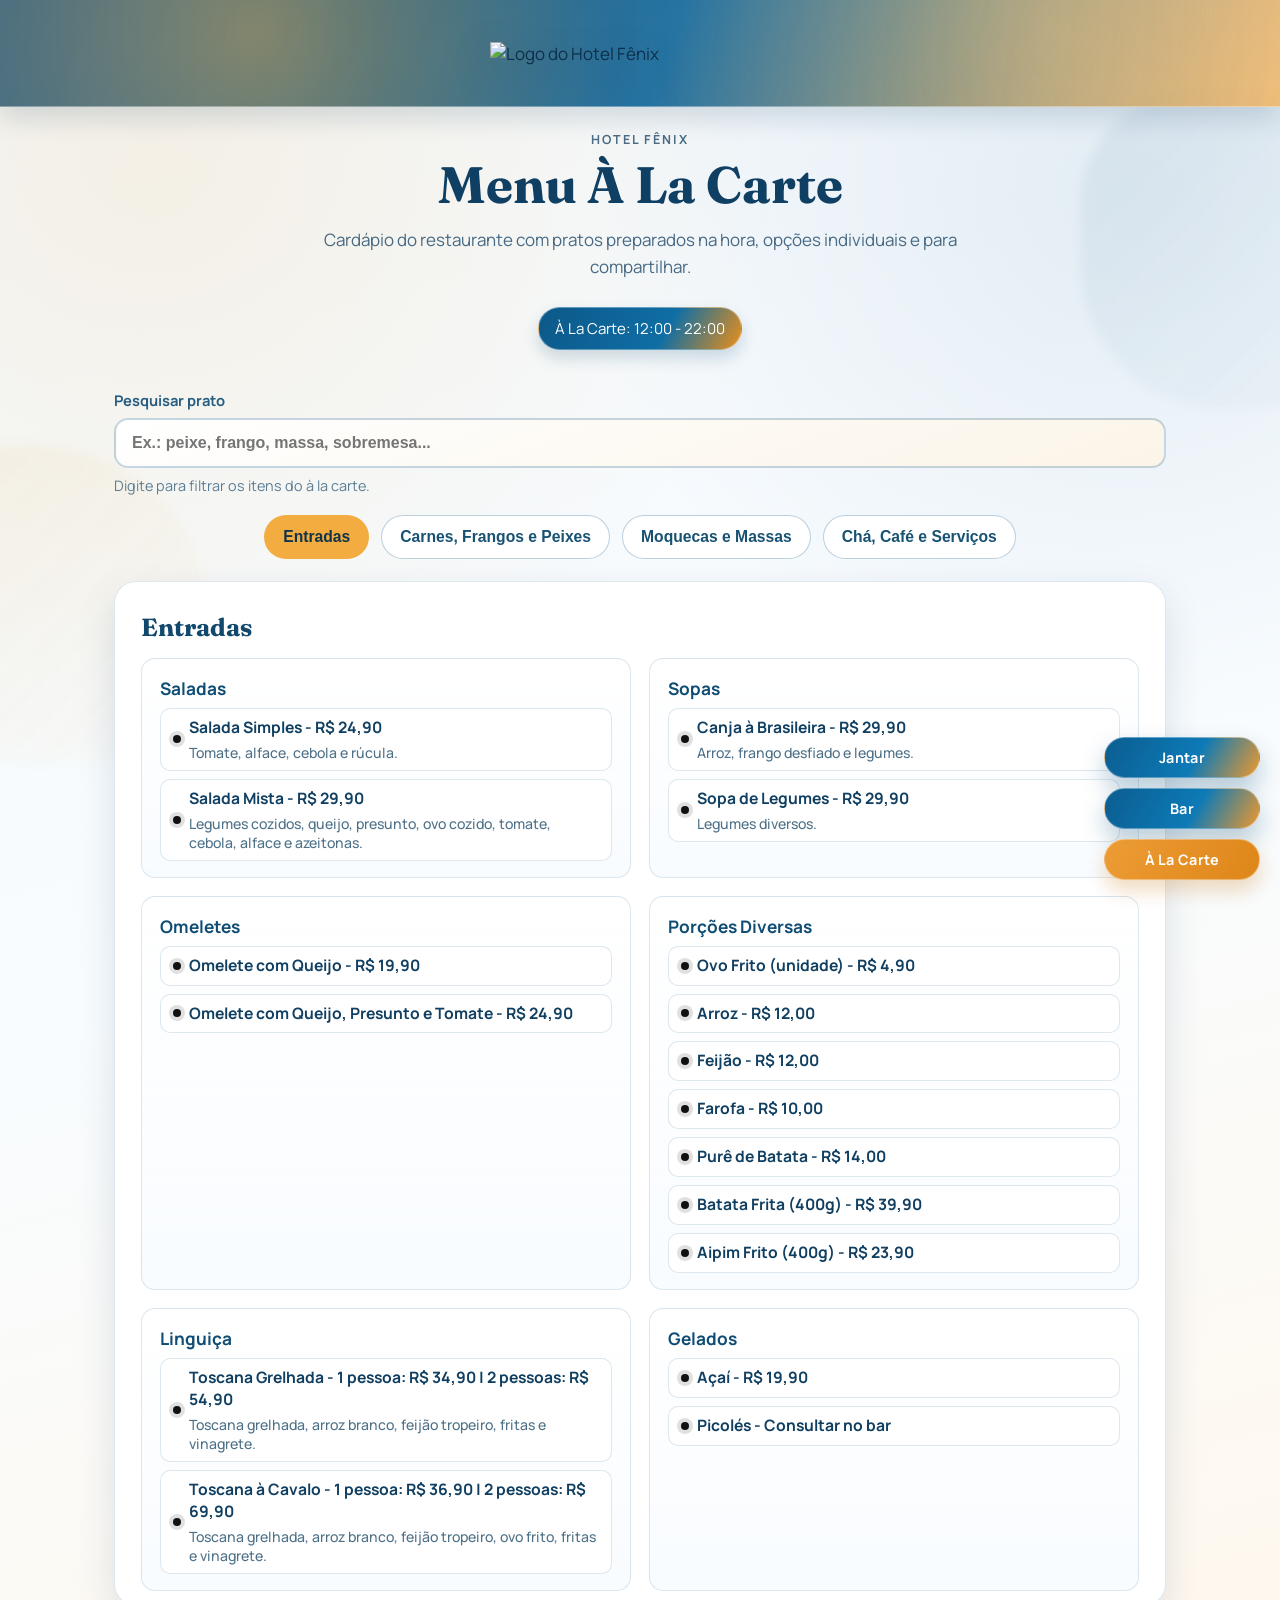
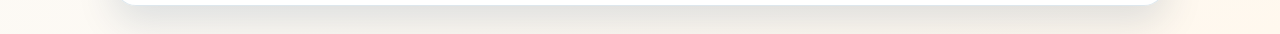
==== alacarte.html @ 1d7303b4 "Add files via upload" ====
<!DOCTYPE html>
<html lang="pt-BR">
<head>
    <meta charset="UTF-8">
    <meta http-equiv="X-UA-Compatible" content="IE=edge">
    <meta name="viewport" content="width=device-width, initial-scale=1.0">
    <title>Menu À La Carte | Hotel Fênix</title>
    <meta name="description" content="Menu à la carte do Hotel Fênix com opções individuais preparadas na hora.">
    <link rel="preconnect" href="https://fonts.googleapis.com">
    <link rel="preconnect" href="https://fonts.gstatic.com" crossorigin>
    <link href="https://fonts.googleapis.com/css2?family=Fraunces:opsz,wght@9..144,500;9..144,700&family=Manrope:wght@400;500;700&display=swap" rel="stylesheet">
    <link rel="stylesheet" href="style.css">
</head>
<body class="alacarte-page">
    <div class="bg-shape bg-shape--left" aria-hidden="true"></div>
    <div class="bg-shape bg-shape--right" aria-hidden="true"></div>

    <header class="hero">
        <div class="logo-showcase">
            <img class="hotel-logo" src="https://irp.cdn-website.com/d49a2ccc/dms3rep/multi/opt/logo_hotel_fenix-177w.png" alt="Logo do Hotel Fênix">
        </div>

        <p class="kicker">Hotel Fênix</p>
        <h1>Menu À La Carte</h1>
        <p class="subtitle">Cardápio do restaurante com pratos preparados na hora, opções individuais e para compartilhar.</p>

        <div class="service-info">
            <span>À La Carte: 12:00 - 22:00</span>
        </div>
    </header>

    <section class="search-bar-wrap" aria-label="Pesquisa do menu à la carte">
        <label for="alacarte-search" class="search-label">Pesquisar prato</label>
        <input type="search" id="alacarte-search" class="food-search" placeholder="Ex.: peixe, frango, massa, sobremesa..." autocomplete="off">
        <p class="search-hint" id="alacarte-search-feedback">Digite para filtrar os itens do à la carte.</p>
    </section>

    <nav class="week-nav" aria-label="Categorias do à la carte">
        <button type="button" class="day-btn is-active" data-category="entradas">Entradas</button>
        <button type="button" class="day-btn" data-category="proteinas">Carnes, Frangos e Peixes</button>
        <button type="button" class="day-btn" data-category="moquecas-massas">Moquecas e Massas</button>
        <button type="button" class="day-btn" data-category="cafe-servicos">Chá, Café e Serviços</button>
    </nav>

    <main class="menu-stack">
        <section class="menu-card alacarte-category is-visible" data-category="entradas" aria-labelledby="alacarte-entradas">
            <h2 id="alacarte-entradas">Entradas</h2>
            <div class="day-groups">
                <article class="day-group">
                    <h3>Saladas</h3>
                    <ul class="dish-list">
                        <li>Salada Simples - R$ 24,90 <span class="item-note">Tomate, alface, cebola e rúcula.</span></li>
                        <li>Salada Mista - R$ 29,90 <span class="item-note">Legumes cozidos, queijo, presunto, ovo cozido, tomate, cebola, alface e azeitonas.</span></li>
                    </ul>
                </article>

                <article class="day-group">
                    <h3>Sopas</h3>
                    <ul class="dish-list">
                        <li>Canja à Brasileira - R$ 29,90 <span class="item-note">Arroz, frango desfiado e legumes.</span></li>
                        <li>Sopa de Legumes - R$ 29,90 <span class="item-note">Legumes diversos.</span></li>
                    </ul>
                </article>

                <article class="day-group">
                    <h3>Omeletes</h3>
                    <ul class="dish-list">
                        <li>Omelete com Queijo - R$ 19,90</li>
                        <li>Omelete com Queijo, Presunto e Tomate - R$ 24,90</li>
                    </ul>
                </article>

                <article class="day-group">
                    <h3>Porções Diversas</h3>
                    <ul class="dish-list">
                        <li>Ovo Frito (unidade) - R$ 4,90</li>
                        <li>Arroz - R$ 12,00</li>
                        <li>Feijão - R$ 12,00</li>
                        <li>Farofa - R$ 10,00</li>
                        <li>Purê de Batata - R$ 14,00</li>
                        <li>Batata Frita (400g) - R$ 39,90</li>
                        <li>Aipim Frito (400g) - R$ 23,90</li>
                    </ul>
                </article>

                <article class="day-group">
                    <h3>Linguiça</h3>
                    <ul class="dish-list">
                        <li>Toscana Grelhada - 1 pessoa: R$ 34,90 | 2 pessoas: R$ 54,90 <span class="item-note">Toscana grelhada, arroz branco, feijão tropeiro, fritas e vinagrete.</span></li>
                        <li>Toscana à Cavalo - 1 pessoa: R$ 36,90 | 2 pessoas: R$ 69,90 <span class="item-note">Toscana grelhada, arroz branco, feijão tropeiro, ovo frito, fritas e vinagrete.</span></li>
                    </ul>
                </article>

                <article class="day-group">
                    <h3>Gelados</h3>
                    <ul class="dish-list">
                        <li>Açaí - R$ 19,90</li>
                        <li>Picolés - Consultar no bar</li>
                    </ul>
                </article>
            </div>
        </section>

        <section class="menu-card alacarte-category" data-category="proteinas" aria-labelledby="alacarte-proteinas">
            <h2 id="alacarte-proteinas">Carnes, Frangos e Peixes</h2>
            <div class="day-groups">
                <article class="day-group">
                    <h3>Carnes</h3>
                    <ul class="dish-list">
                        <li>Miolo de Alcatra Bovino Grelhado - R$ 57,90 <span class="item-note">Filé grelhado, arroz branco, feijão, farofa, batata frita e salada.</span></li>
                        <li>Miolo de Alcatra Bovino à Cavalo - 1 pessoa: R$ 59,90 | 2 pessoas: R$ 109,90 <span class="item-note">Filé grelhado, arroz branco, feijão, ovo frito, farofa, batata frita e salada.</span></li>
                        <li>Miolo de Alcatra Bovino à Milanesa - 1 pessoa: R$ 59,90 | 2 pessoas: R$ 99,90 <span class="item-note">Filé empanado, arroz branco e purê.</span></li>
                        <li>Miolo de Alcatra Bovino à Parmegiana - 1 pessoa: R$ 59,90 | 2 pessoas: R$ 109,90 <span class="item-note">Filé, queijo, molho de tomate, arroz, purê ou batata frita.</span></li>
                        <li>Picanha Grelhada (500g) - R$ 149,90 <span class="item-note">Arroz, feijão tropeiro, vinagrete, farofa e batata frita.</span></li>
                    </ul>
                </article>

                <article class="day-group">
                    <h3>Frangos</h3>
                    <ul class="dish-list">
                        <li>Filé de Frango Grelhado - R$ 44,90 <span class="item-note">Filé de frango grelhado, arroz branco, feijão, farofa, batata frita e salada.</span></li>
                        <li>Filé de Frango à Cavalo - 1 pessoa: R$ 46,90 | 2 pessoas: R$ 79,90 <span class="item-note">Filé de frango grelhado, arroz branco, feijão, ovo frito, farofa, batata frita e salada.</span></li>
                        <li>Filé de Frango à Milanesa - 1 pessoa: R$ 44,90 | 2 pessoas: R$ 79,90 <span class="item-note">Filé de frango empanado, arroz branco e purê.</span></li>
                        <li>Filé de Frango à Parmegiana - 1 pessoa: R$ 59,90 | 2 pessoas: R$ 109,90 <span class="item-note">Filé de frango, queijo, molho de tomate, arroz, purê ou batata frita.</span></li>
                    </ul>
                </article>

                <article class="day-group">
                    <h3>Peixes</h3>
                    <ul class="dish-list">
                        <li>Filé de Peixe Grelhado - R$ 69,90 <span class="item-note">Filé de peixe grelhado, arroz, feijão e legumes.</span></li>
                        <li>Filé de Peixe à Milanesa - 1 pessoa: R$ 59,90 | 2 pessoas: R$ 99,90 <span class="item-note">Filé de peixe empanado, arroz, feijão, legumes e purê.</span></li>
                        <li>Filé de Peixe ao Molho de Camarão - 1 pessoa: R$ 79,90 | 2 pessoas: R$ 139,90 <span class="item-note">Filé de peixe grelhado, molho de camarão, arroz, feijão e purê.</span></li>
                        <li>Peixe Inteiro Frito - R$ 149,90 <span class="item-note">Arroz, feijão, farofa, batata frita e salada.</span></li>
                        <li>Peixe ao Molho Branco - R$ 189,90 <span class="item-note">Filé de peixe grelhado, purê de batata ou batata frita, arroz e salada.</span></li>
                    </ul>
                </article>
            </div>
        </section>

        <section class="menu-card alacarte-category" data-category="moquecas-massas" aria-labelledby="alacarte-moquecas-massas">
            <h2 id="alacarte-moquecas-massas">Moquecas e Massas</h2>
            <div class="day-groups">
                <article class="day-group">
                    <h3>Moquecas</h3>
                    <ul class="dish-list">
                        <li>Moqueca de Peixe - 1 pessoa: R$ 89,90 | 2 pessoas: R$ 159,90 <span class="item-note">Dourado, molho à base de leite de coco, azeite de dendê, pimentão, cebola, arroz, pirão e salada simples.</span></li>
                        <li>Moqueca Mista - 1 pessoa: R$ 99,90 | 2 pessoas: R$ 189,90 <span class="item-note">Dourado, camarão, molho à base de leite de coco, azeite de dendê, pimentão, cebola, arroz e pirão.</span></li>
                        <li>Bobó de Camarão - 1 pessoa: R$ 79,00 | 2 pessoas: R$ 129,90 <span class="item-note">Filé de camarão ao creme de aipim, arroz e salada simples.</span></li>
                    </ul>
                </article>

                <article class="day-group">
                    <h3>Massas (Talharim / Spaguetti / Fusili)</h3>
                    <ul class="dish-list">
                        <li>Massa Molho de Tomate ao Sugo - 1 pessoa: R$ 49,90 | 2 pessoas: R$ 89,90</li>
                        <li>Massa Alho e Óleo - 1 pessoa: R$ 39,90 | 2 pessoas: R$ 69,90</li>
                        <li>Massa ao Molho Branco - 1 pessoa: R$ 49,90 | 2 pessoas: R$ 89,90</li>
                        <li>Massa à Bolonhesa - 1 pessoa: R$ 49,90 | 2 pessoas: R$ 89,90</li>
                        <li>Adicione uma Proteína 100g - R$ 19,90 <span class="item-note">Frango, carne ou peixe.</span></li>
                    </ul>
                </article>
            </div>
        </section>

        <section class="menu-card alacarte-category" data-category="cafe-servicos" aria-labelledby="alacarte-cafe-servicos">
            <h2 id="alacarte-cafe-servicos">Chá, Café e Serviços</h2>
            <div class="day-groups">
                <article class="day-group">
                    <h3>Chá, Café e Leite</h3>
                    <ul class="dish-list">
                        <li>Pedaço de Bolo - R$ 8,00</li>
                        <li>Chá da Tarde - R$ 17,00 <span class="item-note">Bule de chá ou café e leite, torradas, manteiga e geleia sachê.</span></li>
                        <li>Café Expresso (3 Corações) - R$ 7,00</li>
                        <li>Cappuccino (3 Corações) - R$ 8,00</li>
                        <li>Chocolatto (3 Corações) - R$ 8,00</li>
                        <li>Chá com Torradas - R$ 12,90</li>
                    </ul>
                </article>

                <article class="day-group">
                    <h3>Serviços e Itens</h3>
                    <ul class="dish-list">
                        <li>Empréstimo de Material - R$ 5,50 <span class="item-note">Garfo, faca, colher, prato e copo acrílico.</span></li>
                        <li>Balde com Gelo - R$ 12,00</li>
                        <li>Cobramos Taxa de 10%</li>
                    </ul>
                </article>
            </div>
        </section>
    </main>

    <div class="section-switch" aria-label="Navegar entre seções do cardápio">
        <a class="switch-btn" href="jantar.html">Jantar</a>
        <a class="switch-btn" href="bar.html">Bar</a>
        <a class="switch-btn is-current" href="alacarte.html" aria-current="page">À La Carte</a>
    </div>

    <script src="alacarte.js"></script>
</body>
</html>
---- style.css ----
:root {
	--bg-soft: #f3f8fc;
	--bg-warm: #fff8ee;
	--accent: #f2ac40;
	--accent-strong: #d78415;
	--surface: rgba(255, 255, 255, 0.97);
	--surface-line: rgba(15, 84, 133, 0.14);
	--text-primary: #0d2f4a;
	--text-muted: #3d6280;
	--shadow: 0 16px 38px rgba(10, 48, 82, 0.13);
}

* {
	box-sizing: border-box;
}

body {
	margin: 0;
	min-height: 100vh;
	font-family: "Manrope", "Segoe UI", sans-serif;
	font-size: 17px;
	color: var(--text-primary);
	background:
		radial-gradient(circle at 12% 10%, rgba(242, 172, 64, 0.12), transparent 34%),
		radial-gradient(circle at 88% 12%, rgba(15, 84, 133, 0.08), transparent 30%),
		linear-gradient(165deg, var(--bg-soft) 0%, #f8fcff 52%, var(--bg-warm) 100%);
	overflow-x: hidden;
}

.bg-shape {
	position: fixed;
	width: 320px;
	height: 320px;
	border-radius: 40% 60% 50% 50%;
	filter: blur(6px);
	z-index: 0;
	animation: float 12s ease-in-out infinite;
	opacity: 0.38;
}

.bg-shape--left {
	left: -110px;
	bottom: 15%;
	background: linear-gradient(135deg, rgba(242, 172, 64, 0.22), rgba(242, 172, 64, 0.03));
}

.bg-shape--right {
	right: -120px;
	top: 10%;
	background: linear-gradient(135deg, rgba(15, 84, 133, 0.18), rgba(15, 84, 133, 0.03));
	animation-delay: 1.4s;
}

.hero,
.week-nav,
.search-bar-wrap,
.menu-stack,
.menu-footer {
	position: relative;
	z-index: 1;
}

.hero {
	max-width: 1100px;
	margin: 0 auto;
	padding: 0 24px 28px;
}

.logo-showcase {
	width: 100vw;
	margin: 0 0 24px;
	margin-left: calc(50% - 50vw);
	display: flex;
	align-items: center;
	justify-content: center;
	padding: 42px 24px;
	background:
		radial-gradient(circle at 20% 30%, rgba(242, 172, 64, 0.48), transparent 40%),
		radial-gradient(circle at 82% 22%, rgba(255, 203, 120, 0.32), transparent 42%),
		linear-gradient(115deg, rgba(7, 70, 116, 0.98) 0%, rgba(14, 102, 158, 0.94) 52%, rgba(235, 143, 24, 0.68) 100%);
	border: 0;
	box-shadow: inset 0 -1px 0 rgba(255, 255, 255, 0.35), 0 12px 24px rgba(8, 51, 84, 0.14);
	position: relative;
	overflow: hidden;
}

.logo-showcase::before {
	content: "";
	position: absolute;
	inset: 0;
	background:
		linear-gradient(90deg, rgba(255, 255, 255, 0.12), transparent 30%, transparent 70%, rgba(255, 255, 255, 0.14));
	pointer-events: none;
}

.hotel-logo {
	width: 300px;
	height: auto;
	object-fit: contain;
	position: relative;
	z-index: 1;
	filter: drop-shadow(0 12px 18px rgba(5, 28, 47, 0.26));
}

.pricing-strip {
	display: grid;
	grid-template-columns: repeat(3, minmax(180px, 1fr));
	gap: 12px;
	margin-top: 28px;
}

.pricing-strip p {
	margin: 0;
	padding: 12px 14px;
	border-radius: 12px;
	background: linear-gradient(160deg, rgba(255, 255, 255, 0.96), rgba(255, 246, 231, 0.96));
	border: 1px solid rgba(235, 143, 24, 0.32);
	box-shadow: 0 6px 16px rgba(12, 73, 116, 0.08);
	font-size: 0.96rem;
	font-weight: 600;
	color: #17486a;
}

.pricing-strip span {
	display: block;
	font-size: 0.82rem;
	color: #507692;
}

.kicker {
	margin: 0;
	color: #4a6b83;
	letter-spacing: 0.16em;
	font-size: 0.78rem;
	font-weight: 700;
	text-transform: uppercase;
	text-align: center;
}

h1 {
	margin: 10px 0 14px;
	font-family: "Fraunces", Georgia, serif;
	font-size: clamp(2.2rem, 4vw, 3.7rem);
	line-height: 1.06;
	color: #0f3f62;
	text-align: center;
}

.subtitle {
	max-width: 68ch;
	margin: 0 auto;
	color: #476983;
	line-height: 1.6;
	text-align: center;
}

.service-info {
	display: flex;
	gap: 12px;
	flex-wrap: wrap;
	margin-top: 26px;
	justify-content: center;
}

.service-info span {
	padding: 10px 16px;
	border-radius: 999px;
	font-size: 0.94rem;
	color: #ffffff;
	background: linear-gradient(120deg, #0c5888 0%, #0f6ea5 62%, #eb8f18 100%);
	border: 1px solid rgba(255, 255, 255, 0.35);
	box-shadow: 0 8px 16px rgba(12, 70, 110, 0.18);
	backdrop-filter: blur(3px);
}

.section-switch {
	position: fixed;
	right: 20px;
	bottom: 20px;
	z-index: 9999;
	display: flex;
	flex-direction: column;
	gap: 10px;
	align-items: stretch;
	pointer-events: none;
}

.switch-btn {
	display: inline-flex;
	align-items: center;
	justify-content: center;
	width: 156px;
	padding: 10px 14px;
	border-radius: 999px;
	text-decoration: none;
	font-weight: 700;
	font-size: 0.9rem;
	letter-spacing: 0.02em;
	text-align: center;
	white-space: nowrap;
	color: #ffffff;
	background: linear-gradient(120deg, #0b5d8f 0%, #0d7ab7 58%, #ed982d 100%);
	border: 1px solid rgba(255, 255, 255, 0.35);
	box-shadow: 0 12px 24px rgba(11, 79, 121, 0.28);
	transition: transform 0.2s ease, box-shadow 0.2s ease;
	pointer-events: auto;
}

.switch-btn:hover {
	transform: translateY(-2px);
	box-shadow: 0 14px 24px rgba(11, 79, 121, 0.26);
}

.switch-btn:focus-visible {
	outline: 3px solid rgba(242, 172, 64, 0.45);
	outline-offset: 2px;
}

.switch-btn.is-current {
	background: linear-gradient(120deg, #ed982d 0%, #dc8210 100%);
	color: #ffffff;
	pointer-events: none;
	opacity: 0.96;
	box-shadow: 0 10px 20px rgba(196, 116, 14, 0.28);
}

.search-bar-wrap {
	max-width: 1100px;
	margin: 0 auto;
	padding: 12px 24px 6px;
}

.search-label {
	display: block;
	font-size: 0.92rem;
	font-weight: 700;
	color: #275d82;
	margin-bottom: 8px;
}

.food-search {
	width: 100%;
	padding: 14px 16px;
	border-radius: 14px;
	border: 2px solid rgba(15, 84, 133, 0.24);
	background: linear-gradient(160deg, rgba(255, 255, 255, 0.98), rgba(251, 244, 232, 0.98));
	color: #0f3f62;
	font-size: 1rem;
	font-weight: 600;
	outline: none;
	transition: border-color 0.2s ease, box-shadow 0.2s ease;
}

.food-search:focus {
	border-color: rgba(235, 143, 24, 0.66);
	box-shadow: 0 0 0 4px rgba(235, 143, 24, 0.16);
}

.search-hint {
	margin: 8px 0 0;
	font-size: 0.9rem;
	color: #5a7d95;
}


.week-nav {
	max-width: 1100px;
	margin: 0 auto;
	padding: 14px 24px 8px;
	display: flex;
	gap: 12px;
	flex-wrap: wrap;
	justify-content: center;
}

.day-btn {
	border: 1px solid rgba(15, 84, 133, 0.28);
	background: rgba(255, 255, 255, 0.95);
	color: #185273;
	padding: 12px 18px;
	border-radius: 999px;
	font-weight: 700;
	font-size: 0.98rem;
	cursor: pointer;
	transition: transform 0.25s ease, background 0.25s ease, color 0.25s ease;
}

.day-btn:focus-visible {
	outline: 3px solid rgba(242, 172, 64, 0.55);
	outline-offset: 2px;
}

.day-btn:hover {
	transform: translateY(-2px);
	background: rgba(242, 172, 64, 0.24);
}

.day-btn.is-active {
	background: var(--accent);
	color: #123349;
	border-color: transparent;
}

.menu-stack {
	max-width: 1100px;
	margin: 0 auto;
	padding: 14px 24px 28px;
	display: flex;
	flex-direction: column;
	gap: 24px;
}

.menu-card {
	background: var(--surface);
	border: 1px solid var(--surface-line);
	border-radius: 22px;
	box-shadow: var(--shadow);
	padding: 26px 26px 14px;
	animation: rise 0.7s ease both;
}

.day-menu {
	display: none;
}

.day-menu.is-visible {
	display: block;
	animation: rise 0.35s ease both;
}

.bar-category {
	display: none;
}

.bar-category.is-visible {
	display: block;
	animation: rise 0.35s ease both;
}

.alacarte-category {
	display: none;
}

.alacarte-category.is-visible {
	display: block;
	animation: rise 0.35s ease both;
}

.menu-card:nth-child(2) {
	animation-delay: 0.08s;
}

.menu-card:nth-child(3) {
	animation-delay: 0.16s;
}

.menu-card:nth-child(4) {
	animation-delay: 0.24s;
}

.menu-card:nth-child(5) {
	animation-delay: 0.32s;
}

.menu-card:nth-child(6) {
	animation-delay: 0.4s;
}

.day-menu h2 {
	margin-bottom: 22px;
}

.day-groups {
	display: grid;
	grid-template-columns: repeat(2, minmax(260px, 1fr));
	gap: 18px;
}

.day-group {
	padding: 18px 18px 16px;
	border-radius: 14px;
	background: linear-gradient(180deg, rgba(255, 255, 255, 0.92), rgba(247, 251, 255, 0.82));
	border: 1px solid rgba(15, 84, 133, 0.14);
}

.day-group h3 {
	margin: 0 0 8px;
	font-size: 1.08rem;
	color: #0f4c74;
}

.day-group p {
	margin: 0;
	line-height: 1.6;
	font-size: 0.99rem;
	color: #426983;
}

.dish-list {
	list-style: none;
	margin: 0;
	padding: 0;
	display: grid;
	gap: 8px;
}

.dish-list li {
	padding: 8px 12px;
	border-radius: 10px;
	background: rgba(255, 255, 255, 0.92);
	border: 1px solid rgba(15, 84, 133, 0.14);
	font-size: 0.98rem;
	font-weight: 700;
	line-height: 1.4;
	color: #103f61;
	position: relative;
	padding-left: 28px;
}

.dish-list li::before {
	content: "";
	position: absolute;
	left: 12px;
	top: 50%;
	width: 8px;
	height: 8px;
	border-radius: 50%;
	transform: translateY(-50%);
	background: #111111;
	box-shadow: 0 0 0 4px rgba(0, 0, 0, 0.12);
}

.item-note {
	display: block;
	margin-top: 4px;
	font-size: 0.88rem;
	font-weight: 500;
	line-height: 1.35;
	color: #4e7188;
}

.day-status {
	max-width: 1100px;
	margin: 0 auto;
	padding: 10px 24px 4px;
	text-align: center;
	position: relative;
	z-index: 1;
}

.day-status__title {
	margin: 0;
	font-size: 0.86rem;
	letter-spacing: 0.1em;
	text-transform: uppercase;
	color: #4f6f86;
	font-weight: 700;
}

.day-status__value {
	margin: 4px 0 0;
	font-family: "Fraunces", Georgia, serif;
	font-size: 1.6rem;
	color: #0f3f62;
}

.day-status__hint {
	margin: 8px 0 0;
	font-size: 0.95rem;
	color: #58798f;
}

h2 {
	margin: 4px 0 16px;
	font-family: "Fraunces", Georgia, serif;
	font-size: 1.55rem;
	color: #11486d;
}

.menu-item {
	display: grid;
	grid-template-columns: 1fr auto;
	gap: 16px;
	padding: 14px 0;
	border-top: 1px dashed rgba(16, 38, 53, 0.16);
}

.menu-item:first-of-type {
	border-top: 0;
	padding-top: 2px;
}

h3 {
	margin: 0 0 6px;
	font-size: 1.02rem;
	color: #103b5b;
}

.menu-item p {
	margin: 0;
	color: var(--text-muted);
	line-height: 1.48;
	font-size: 0.94rem;
}

.menu-item strong {
	color: var(--accent-strong);
	font-size: 1rem;
	white-space: nowrap;
	align-self: start;
}

.menu-footer {
	max-width: 1100px;
	margin: 0 auto;
	padding: 12px 24px 40px;
	color: #4a6a80;
	font-size: 0.9rem;
	text-align: center;
}

.menu-footer p {
	margin: 6px 0;
}

@keyframes rise {
	from {
		opacity: 0;
		transform: translateY(18px);
	}
	to {
		opacity: 1;
		transform: translateY(0);
	}
}

@keyframes float {
	0%,
	100% {
		transform: translateY(0);
	}
	50% {
		transform: translateY(-14px);
	}
}

@media (max-width: 940px) {
	.pricing-strip {
		grid-template-columns: 1fr;
	}

	.day-groups {
		grid-template-columns: 1fr;
	}
}

@media (max-width: 620px) {
	.hero {
		padding-top: 0;
	}

	.logo-showcase {
		padding: 30px 16px;
		margin-top: -8px;
	}

	.hotel-logo {
		width: 210px;
	}

	.kicker {
		font-size: 0.72rem;
	}

	.service-info span,
	.day-btn {
		font-size: 0.9rem;
	}

	.menu-card {
		border-radius: 18px;
		padding: 18px 16px 10px;
	}

	.day-status__value {
		font-size: 1.4rem;
	}

	.menu-item {
		grid-template-columns: 1fr;
		gap: 8px;
	}

	.menu-item strong {
		justify-self: start;
	}

	.section-switch {
		right: 12px;
		bottom: 12px;
	}

	.switch-btn {
		width: 132px;
		padding: 9px 11px;
		font-size: 0.8rem;
	}


@media (max-width: 390px) {
	.section-switch {
		right: 8px;
		bottom: 8px;
		gap: 8px;
	}

	.switch-btn {
		width: 122px;
		padding: 8px 10px;
		font-size: 0.76rem;
	}
}
}
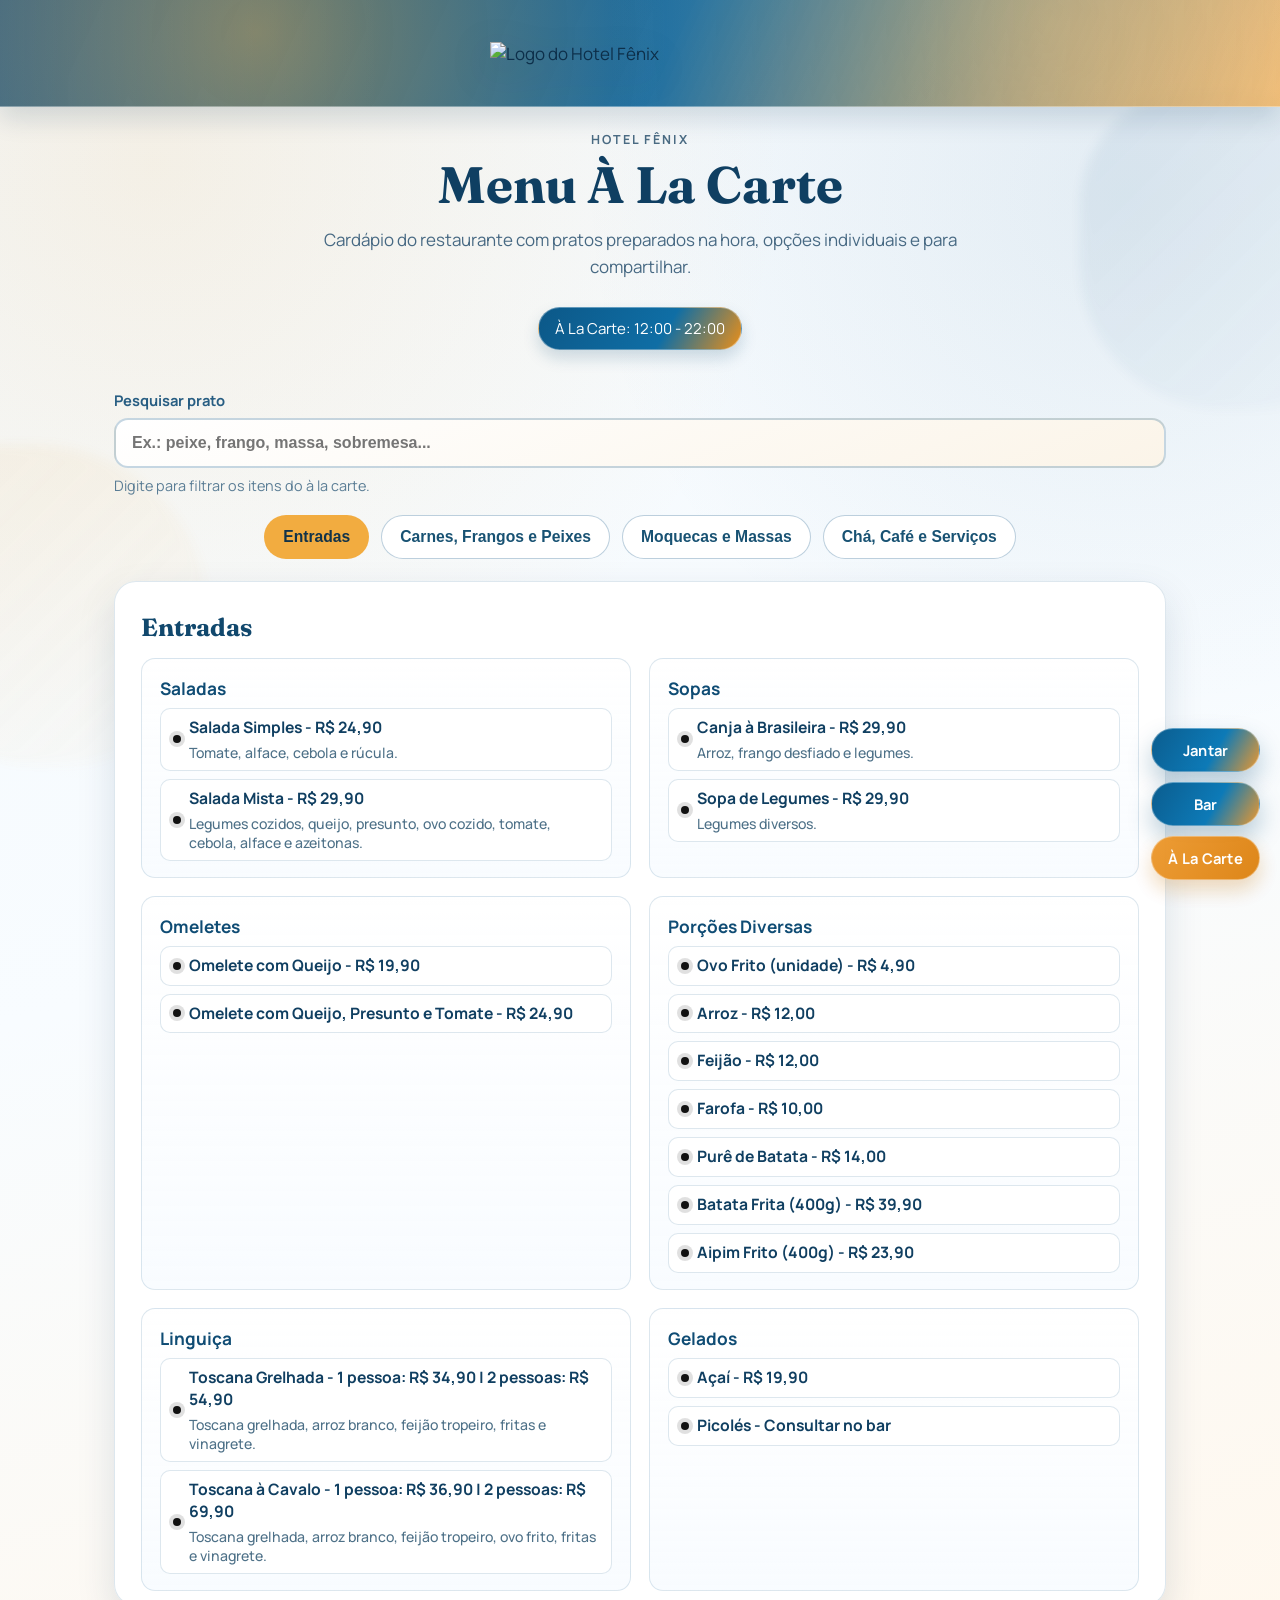
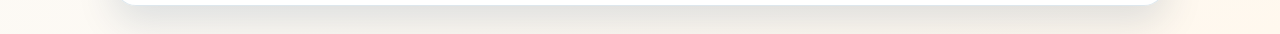
==== commit 3dbdb09e: "Add files via upload" ====
--- a/alacarte.html
+++ b/alacarte.html
@@ -191,7 +191,7 @@
     </main>
 
     <div class="section-switch" aria-label="Navegar entre seções do cardápio">
-        <a class="switch-btn" href="jantar.html">Jantar</a>
+        <a class="switch-btn" href="index.html">Jantar</a>
         <a class="switch-btn" href="bar.html">Bar</a>
         <a class="switch-btn is-current" href="alacarte.html" aria-current="page">À La Carte</a>
     </div>
--- a/style.css
+++ b/style.css
@@ -189,15 +189,15 @@
 	display: inline-flex;
 	align-items: center;
 	justify-content: center;
-	width: 156px;
-	padding: 10px 14px;
+	min-width: 0;
+	padding: 11px 16px;
 	border-radius: 999px;
 	text-decoration: none;
 	font-weight: 700;
-	font-size: 0.9rem;
+	font-size: 0.92rem;
 	letter-spacing: 0.02em;
 	text-align: center;
-	white-space: nowrap;
+	white-space: normal;
 	color: #ffffff;
 	background: linear-gradient(120deg, #0b5d8f 0%, #0d7ab7 58%, #ed982d 100%);
 	border: 1px solid rgba(255, 255, 255, 0.35);
@@ -577,11 +577,65 @@
 		font-size: 0.9rem;
 	}
 
+	.week-nav {
+		padding: 12px 16px 8px;
+		gap: 10px;
+	}
+
 	.menu-card {
 		border-radius: 18px;
 		padding: 18px 16px 10px;
 	}
 
+	.menu-stack {
+		padding: 12px 16px 96px;
+		gap: 18px;
+	}
+
+	.day-group {
+		padding: 14px 12px;
+	}
+
+	.dish-list {
+		gap: 10px;
+	}
+
+	.dish-list li {
+		font-size: 0.92rem;
+		line-height: 1.46;
+		padding: 10px 10px 10px 26px;
+	}
+
+	.item-note {
+		font-size: 0.82rem;
+	}
+
+	/* No Bar, as categorias ficam em trilha horizontal para evitar "embolado" */
+	.bar-page .week-nav {
+		flex-wrap: nowrap;
+		justify-content: flex-start;
+		overflow-x: auto;
+		overscroll-behavior-x: contain;
+		scroll-snap-type: x proximity;
+		padding-bottom: 10px;
+	}
+
+	.bar-page .week-nav::-webkit-scrollbar {
+		height: 6px;
+	}
+
+	.bar-page .week-nav::-webkit-scrollbar-thumb {
+		background: rgba(15, 84, 133, 0.35);
+		border-radius: 999px;
+	}
+
+	.bar-page .day-btn {
+		flex: 0 0 auto;
+		min-width: 128px;
+		padding: 10px 12px;
+		scroll-snap-align: start;
+	}
+
 	.day-status__value {
 		font-size: 1.4rem;
 	}
@@ -601,9 +655,8 @@
 	}
 
 	.switch-btn {
-		width: 132px;
-		padding: 9px 11px;
-		font-size: 0.8rem;
+		padding: 10px 14px;
+		font-size: 0.86rem;
 	}
 
 
@@ -615,9 +668,18 @@
 	}
 
 	.switch-btn {
-		width: 122px;
-		padding: 8px 10px;
-		font-size: 0.76rem;
-	}
-}
-}
+		padding: 9px 12px;
+		font-size: 0.82rem;
+	}
+
+	.bar-page .section-switch {
+		bottom: 10px;
+	}
+}
+
+	.bar-page .day-btn {
+		min-width: 116px;
+		font-size: 0.82rem;
+		padding: 9px 10px;
+	}
+}
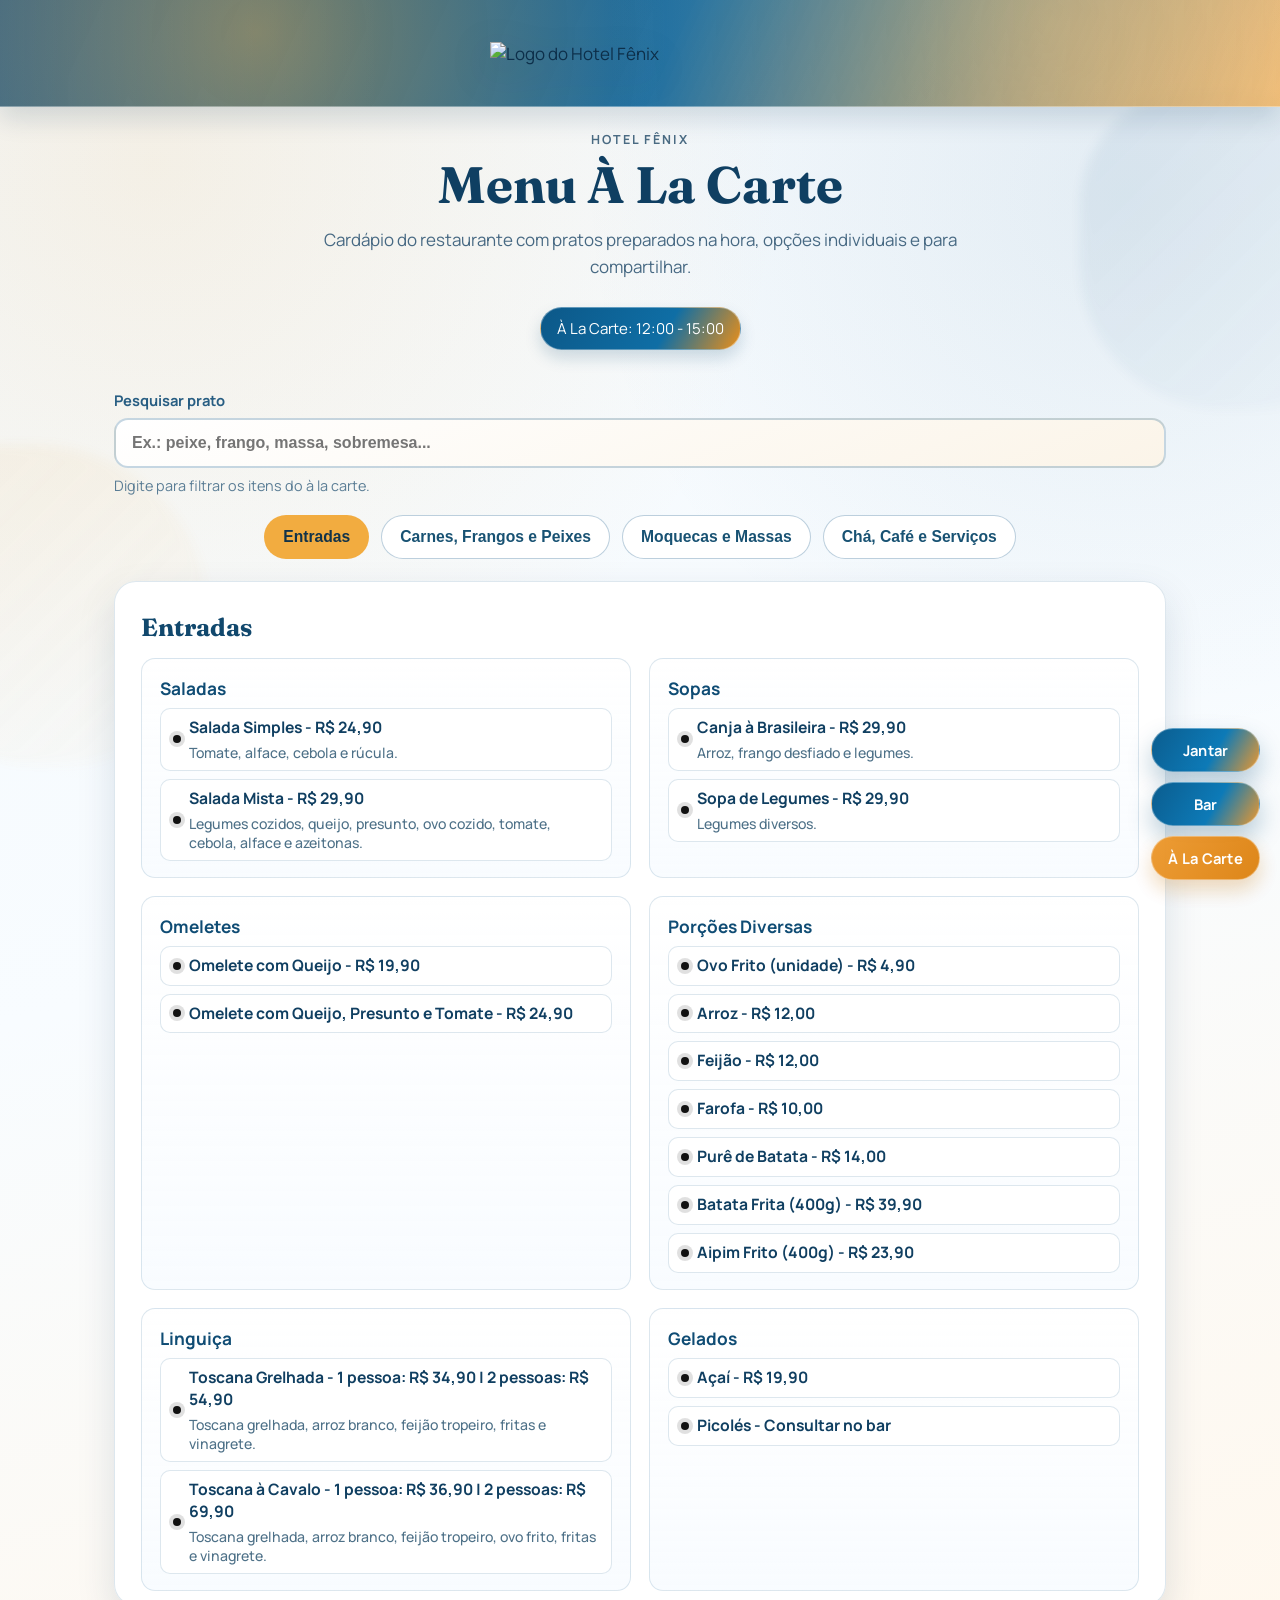
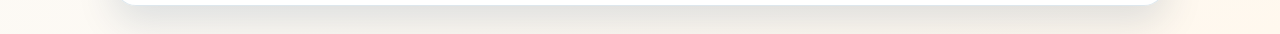
==== commit 81c2c1bc: "Add files via upload" ====
--- a/alacarte.html
+++ b/alacarte.html
@@ -25,7 +25,7 @@
         <p class="subtitle">Cardápio do restaurante com pratos preparados na hora, opções individuais e para compartilhar.</p>
 
         <div class="service-info">
-            <span>À La Carte: 12:00 - 22:00</span>
+            <span>À La Carte: 12:00 - 15:00</span>
         </div>
     </header>
 
--- a/style.css
+++ b/style.css
@@ -574,7 +574,25 @@
 
 	.service-info span,
 	.day-btn {
-		font-size: 0.9rem;
+		font-size: 1rem;
+	}
+
+	h2 {
+		font-size: 1.62rem;
+	}
+
+	.day-group h3 {
+		font-size: 1.14rem;
+	}
+
+	.search-label,
+	.search-hint {
+		font-size: 0.98rem;
+	}
+
+	.food-search {
+		font-size: 1.02rem;
+		padding: 15px 16px;
 	}
 
 	.week-nav {
@@ -601,13 +619,13 @@
 	}
 
 	.dish-list li {
-		font-size: 0.92rem;
-		line-height: 1.46;
-		padding: 10px 10px 10px 26px;
+		font-size: 1rem;
+		line-height: 1.5;
+		padding: 11px 11px 11px 28px;
 	}
 
 	.item-note {
-		font-size: 0.82rem;
+		font-size: 0.9rem;
 	}
 
 	/* No Bar, as categorias ficam em trilha horizontal para evitar "embolado" */
@@ -631,8 +649,9 @@
 
 	.bar-page .day-btn {
 		flex: 0 0 auto;
-		min-width: 128px;
-		padding: 10px 12px;
+		min-width: 146px;
+		padding: 12px 14px;
+		font-size: 0.96rem;
 		scroll-snap-align: start;
 	}
 
@@ -655,9 +674,14 @@
 	}
 
 	.switch-btn {
-		padding: 10px 14px;
-		font-size: 0.86rem;
-	}
+		padding: 12px 16px;
+		font-size: 0.92rem;
+	}
+
+	.bar-page .section-switch {
+		bottom: 10px;
+	}
+}
 
 
 @media (max-width: 390px) {
@@ -668,18 +692,13 @@
 	}
 
 	.switch-btn {
-		padding: 9px 12px;
-		font-size: 0.82rem;
-	}
-
-	.bar-page .section-switch {
-		bottom: 10px;
-	}
-}
+		padding: 11px 14px;
+		font-size: 0.88rem;
+	}
 
 	.bar-page .day-btn {
-		min-width: 116px;
-		font-size: 0.82rem;
-		padding: 9px 10px;
-	}
-}
+		min-width: 132px;
+		font-size: 0.9rem;
+		padding: 11px 12px;
+	}
+}
